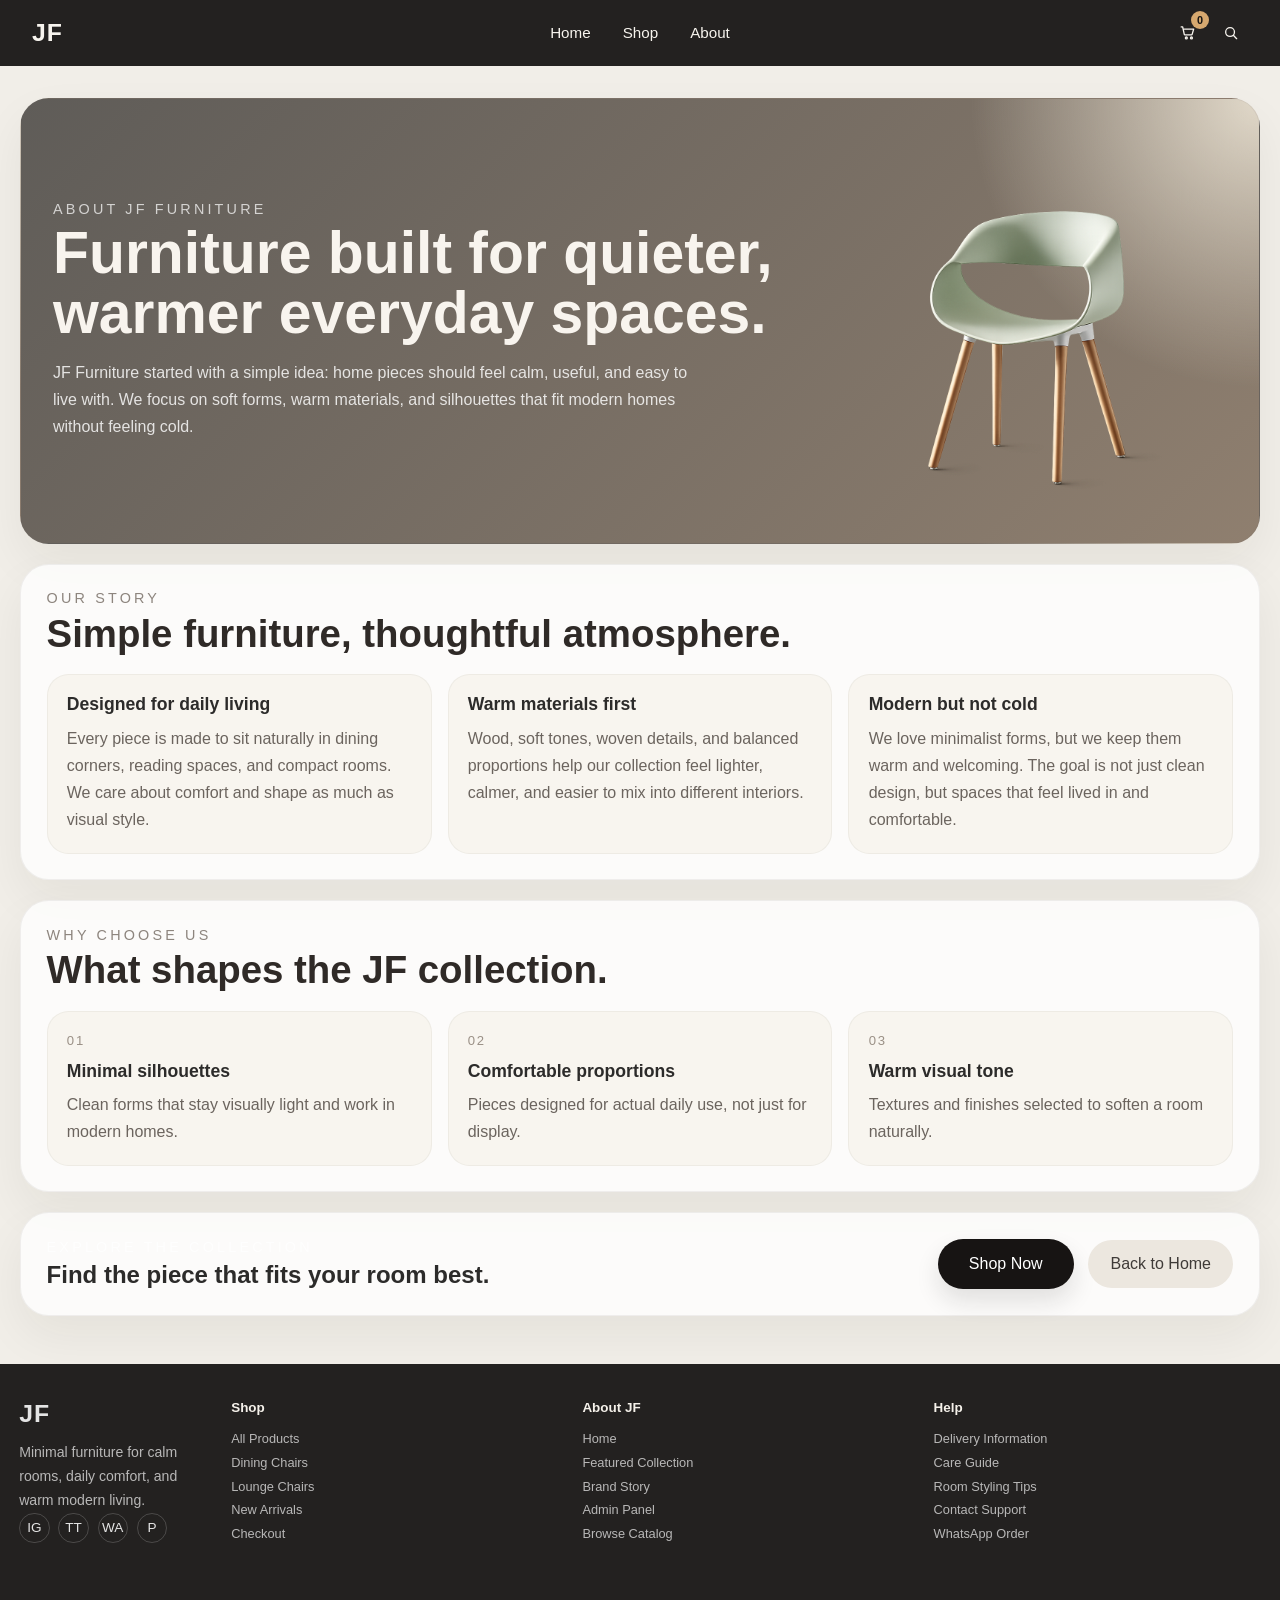
==== about.html @ ddde7623 "Update website content" ====
<!DOCTYPE html>
<html lang="en">
<head>
  <meta charset="UTF-8">
  <meta name="viewport" content="width=device-width, initial-scale=1.0">
  <title>About | JF Furniture</title>
  <link rel="stylesheet" href="styles.css">
</head>
<body class="about-page">
  <header class="site-header">
    <a class="brand" href="index.html">JF</a>
    <button class="menu-toggle" type="button" aria-label="Open menu" aria-expanded="false">
      <span></span>
      <span></span>
      <span></span>
    </button>
    <nav class="site-nav" aria-label="Primary navigation">
      <a href="index.html">Home</a>
      <a href="shopping.html">Shop</a>
      <a href="about.html">About</a>
    </nav>
    <div class="header-actions" aria-label="Quick actions">
      <button class="icon-button cart-toggle" type="button" aria-label="View cart" aria-expanded="false">
        <svg viewBox="0 0 24 24" aria-hidden="true">
          <path d="M3 4h2l2.2 10.1a1 1 0 0 0 1 .8h8.7a1 1 0 0 0 1-.8L20 7H7.1"></path>
          <circle cx="10" cy="19" r="1.3"></circle>
          <circle cx="17" cy="19" r="1.3"></circle>
        </svg>
        <span class="cart-count" data-cart-count>0</span>
      </button>
      <button class="icon-button search-toggle" type="button" aria-label="Search" aria-expanded="false">
        <svg viewBox="0 0 24 24" aria-hidden="true">
          <circle cx="11" cy="11" r="6"></circle>
          <path d="m20 20-4.2-4.2"></path>
        </svg>
      </button>
    </div>
  </header>

  <main class="about-main">
    <section class="about-hero">
      <div class="about-hero-copy">
        <p class="eyebrow">About JF Furniture</p>
        <h1>Furniture built for quieter, warmer everyday spaces.</h1>
        <p>JF Furniture started with a simple idea: home pieces should feel calm, useful, and easy to live with. We focus on soft forms, warm materials, and silhouettes that fit modern homes without feeling cold.</p>
      </div>
      <div class="about-hero-media">
        <img src="Assets/ChatGPT%20Image%203%20Apr%202026,%2010.56.43.png" alt="JF Furniture chair collection">
      </div>
    </section>

    <section class="about-story">
      <div class="about-section-heading">
        <p class="eyebrow about-dark-eyebrow">Our Story</p>
        <h2>Simple furniture, thoughtful atmosphere.</h2>
      </div>
      <div class="about-story-grid">
        <article class="about-story-card">
          <h3>Designed for daily living</h3>
          <p>Every piece is made to sit naturally in dining corners, reading spaces, and compact rooms. We care about comfort and shape as much as visual style.</p>
        </article>
        <article class="about-story-card">
          <h3>Warm materials first</h3>
          <p>Wood, soft tones, woven details, and balanced proportions help our collection feel lighter, calmer, and easier to mix into different interiors.</p>
        </article>
        <article class="about-story-card">
          <h3>Modern but not cold</h3>
          <p>We love minimalist forms, but we keep them warm and welcoming. The goal is not just clean design, but spaces that feel lived in and comfortable.</p>
        </article>
      </div>
    </section>

    <section class="about-values">
      <div class="about-section-heading">
        <p class="eyebrow about-dark-eyebrow">Why Choose Us</p>
        <h2>What shapes the JF collection.</h2>
      </div>
      <div class="about-values-grid">
        <article class="about-value-item">
          <span>01</span>
          <h3>Minimal silhouettes</h3>
          <p>Clean forms that stay visually light and work in modern homes.</p>
        </article>
        <article class="about-value-item">
          <span>02</span>
          <h3>Comfortable proportions</h3>
          <p>Pieces designed for actual daily use, not just for display.</p>
        </article>
        <article class="about-value-item">
          <span>03</span>
          <h3>Warm visual tone</h3>
          <p>Textures and finishes selected to soften a room naturally.</p>
        </article>
      </div>
    </section>

    <section class="about-cta">
      <div>
        <p class="eyebrow">Explore The Collection</p>
        <h2>Find the piece that fits your room best.</h2>
      </div>
      <div class="about-cta-actions">
        <a class="button-primary about-cta-button" href="shopping.html">Shop Now</a>
        <a class="about-secondary-link" href="index.html">Back to Home</a>
      </div>
    </section>
  </main>

  <footer class="site-footer">
    <div class="footer-brand">
      <div>
        <div class="footer-logo">JF</div>
        <p class="footer-tagline">Minimal furniture for calm rooms, daily comfort, and warm modern living.</p>
      </div>
      <div class="socials" aria-label="Social media links">
        <a href="#" aria-label="Instagram">IG</a>
        <a href="#" aria-label="TikTok">TT</a>
        <a href="https://wa.me/6281227256442?text=Halo%20JF%20Furniture%2C%20saya%20ingin%20bertanya%20tentang%20produk." aria-label="WhatsApp" target="_blank" rel="noreferrer">WA</a>
        <a href="#" aria-label="Pinterest">P</a>
      </div>
    </div>

    <div class="footer-links">
      <div>
        <h4>Shop</h4>
        <a href="shopping.html">All Products</a>
        <a href="shopping.html">Dining Chairs</a>
        <a href="shopping.html">Lounge Chairs</a>
        <a href="shopping.html">New Arrivals</a>
        <a href="checkout.html">Checkout</a>
      </div>
      <div>
        <h4>About JF</h4>
        <a href="index.html">Home</a>
        <a href="index.html#shop">Featured Collection</a>
        <a href="about.html">Brand Story</a>
        <a href="admin.html">Admin Panel</a>
        <a href="shopping.html">Browse Catalog</a>
      </div>
      <div>
        <h4>Help</h4>
        <a href="#">Delivery Information</a>
        <a href="#">Care Guide</a>
        <a href="#">Room Styling Tips</a>
        <a href="contact.html">Contact Support</a>
        <a href="https://wa.me/6281227256442?text=Halo%20JF%20Furniture%2C%20saya%20ingin%20bertanya%20tentang%20produk." target="_blank" rel="noreferrer">WhatsApp Order</a>
      </div>
    </div>
  </footer>

  <div class="cart-overlay" data-cart-overlay hidden></div>
  <aside class="cart-drawer" data-cart-drawer aria-hidden="true">
    <div class="cart-drawer-header">
      <div>
        <p class="cart-kicker">Your Cart</p>
        <h2>Selected Items</h2>
      </div>
      <button class="cart-close" type="button" data-cart-close aria-label="Close cart">&times;</button>
    </div>
    <div class="cart-items" data-cart-items></div>
    <div class="cart-empty" data-cart-empty>Your cart is still empty.</div>
    <div class="cart-footer">
      <div class="cart-total-row">
        <span>Total</span>
        <strong data-cart-total>Rp 0</strong>
      </div>
      <a class="cart-checkout" href="checkout.html">Checkout</a>
    </div>
  </aside>
  <div class="search-overlay" data-search-overlay hidden></div>
  <div class="search-popover" data-search-popover aria-hidden="true">
    <form class="search-form" action="shopping.html" method="get">
      <label class="search-popover-input" for="navSearchAbout">
        <svg viewBox="0 0 24 24" aria-hidden="true">
          <circle cx="11" cy="11" r="6"></circle>
          <path d="m20 20-4.2-4.2"></path>
        </svg>
        <input id="navSearchAbout" name="q" type="search" placeholder="Search furniture">
      </label>
      <button class="search-submit" type="submit">Search</button>
    </form>
  </div>
  <div class="toast-stack" data-toast-stack aria-live="polite" aria-atomic="true"></div>

  <button class="back-to-top" type="button" data-back-to-top aria-label="Back to top">&#8593;</button>
  <script src="catalog.js"></script>
  <script src="cart.js"></script>
</body>
</html>
---- styles.css ----
:root {
  --bg-dark: #232120;
  --bg-hero: #5c5a59;
  --bg-card: #d7d7d7;
  --bg-card-inner: #ececec;
  --bg-button: #6f6b68;
  --text-light: #f7f4ee;
  --text-dark: #2c2b2a;
  --text-muted: #6d6a68;
  --border-soft: rgba(255, 255, 255, 0.18);
  --shadow-soft: 0 16px 40px rgba(24, 21, 19, 0.16);
}

* {
  box-sizing: border-box;
}

html {
  scroll-behavior: smooth;
}

body {
  margin: 0;
  font-family: "Trebuchet MS", "Gill Sans", sans-serif;
  background: #efefef;
  color: var(--text-dark);
}

img {
  display: block;
  max-width: 100%;
}

a {
  color: inherit;
  text-decoration: none;
}

button {
  font: inherit;
}

.site-header {
  position: sticky;
  top: 0;
  z-index: 20;
  display: grid;
  grid-template-columns: 1fr auto 1fr;
  align-items: center;
  padding: 0.95rem 2rem;
  background: var(--bg-dark);
  color: var(--text-light);
}

.menu-toggle {
  display: none;
  border: 0;
  background: transparent;
  padding: 0;
  cursor: pointer;
}

.menu-toggle span {
  display: block;
  width: 1.4rem;
  height: 2px;
  margin: 0.26rem 0;
  background: var(--text-light);
}

.brand,
.footer-logo {
  font-size: 1.55rem;
  font-weight: 800;
  letter-spacing: 0.04em;
}

.site-nav {
  display: flex;
  justify-content: center;
  gap: 2rem;
  font-size: 0.95rem;
}

.site-nav a,
.header-actions,
.socials a,
.footer-links a {
  transition: opacity 0.2s ease, transform 0.2s ease;
}

.site-nav a:hover,
.socials a:hover,
.footer-links a:hover {
  opacity: 0.75;
}

.header-actions {
  justify-self: end;
  display: flex;
  gap: 0.45rem;
}

.icon-button {
  width: 2.2rem;
  height: 2.2rem;
  display: grid;
  place-items: center;
  border: 0;
  background: transparent;
  color: var(--text-light);
  border-radius: 999px;
  cursor: pointer;
  position: relative;
}

.icon-button:hover {
  background: rgba(255, 255, 255, 0.08);
}

.icon-button svg,
.cart-button svg {
  width: 1.1rem;
  height: 1.1rem;
  fill: none;
  stroke: currentColor;
  stroke-width: 1.8;
  stroke-linecap: round;
  stroke-linejoin: round;
}

.cart-count {
  position: absolute;
  top: -0.25rem;
  right: -0.2rem;
  min-width: 1.1rem;
  height: 1.1rem;
  display: grid;
  place-items: center;
  padding: 0 0.2rem;
  border-radius: 999px;
  background: #d6a86f;
  color: #181513;
  font-size: 0.68rem;
  font-weight: 800;
}

.hero {
  min-height: calc(100vh - 72px);
  padding: 0.35rem 4.25rem 0.7rem;
  background:
    radial-gradient(circle at 65% 44%, rgba(255, 248, 227, 0.12), transparent 18rem),
    var(--bg-hero);
  overflow: hidden;
}

.hero-slider {
  position: relative;
  width: 100%;
  overflow: hidden;
  display: grid;
  grid-template-rows: 1fr auto;
  min-height: calc(100vh - 86px);
}

.hero-track {
  display: flex;
  width: 100%;
  height: 100%;
  transition: transform 0.38s ease;
  will-change: transform;
}

.hero-slide {
  flex: 0 0 100%;
  width: 100%;
  min-width: 0;
  display: grid;
  grid-template-columns: 1fr 1.15fr;
  align-items: center;
  gap: 2rem;
  min-height: 0;
  height: 100%;
}

.hero-copy,
.hero-media {
  min-width: 0;
}

.hero-description {
  max-width: 28rem;
  margin: 0.7rem 0 0;
  color: rgba(255, 255, 255, 0.78);
  line-height: 1.68;
}

.hero-copy {
  padding-left: 1.25rem;
  padding-top: 0.4rem;
  color: var(--text-light);
}

.eyebrow {
  margin: 0 0 0.4rem;
  font-size: 0.9rem;
  letter-spacing: 0.22em;
  text-transform: uppercase;
  color: rgba(255, 255, 255, 0.72);
}

.hero h1 {
  margin: 0;
  font-size: clamp(3rem, 6vw, 5rem);
  line-height: 0.96;
  letter-spacing: -0.04em;
}

.button-primary,
.show-more {
  display: inline-flex;
  align-items: center;
  justify-content: center;
  min-width: 8.5rem;
  padding: 0.95rem 1.5rem;
  margin-top: 1rem;
  border: 1px solid rgba(255, 255, 255, 0.12);
  border-radius: 999px;
  background: rgba(24, 22, 21, 0.16);
  color: var(--text-light);
  box-shadow: 0 12px 24px rgba(27, 23, 22, 0.12);
}

.button-primary:hover,
.show-more:hover {
  transform: translateY(-1px);
}

.hero-media {
  position: relative;
  display: flex;
  justify-content: center;
  align-items: center;
  min-height: 20rem;
  align-self: center;
}

.hero-media::before {
  content: "";
  position: absolute;
  inset: auto 12% 10% 12%;
  height: 5rem;
  background: radial-gradient(circle, rgba(0, 0, 0, 0.36), transparent 70%);
  filter: blur(20px);
}

.hero-media img {
  position: relative;
  width: min(100%, 500px);
  object-fit: contain;
  animation: float-in 0.8s ease both;
}

.hero-controls {
  display: flex;
  align-items: center;
  justify-content: space-between;
  gap: 1rem;
  margin-top: 0.1rem;
}

.hero-arrow,
.hero-dot {
  border: 0;
  cursor: pointer;
}

.hero-arrow {
  width: 3rem;
  height: 3rem;
  border-radius: 999px;
  background: rgba(255, 255, 255, 0.12);
  color: #fff;
  font-size: 1.2rem;
}

.hero-dots {
  display: flex;
  justify-content: center;
  gap: 0.6rem;
  flex: 1;
}

.hero-dot {
  width: 0.8rem;
  height: 0.8rem;
  border-radius: 999px;
  background: rgba(255, 255, 255, 0.26);
}

.hero-dot.is-active {
  width: 2.2rem;
  background: #f1dfc6;
}

.products {
  padding: 0 0 2rem;
  background: #efefef;
}

.section-heading {
  padding: 1.2rem 1.5rem 0.7rem;
  text-align: center;
}

.section-heading h2 {
  margin: 0;
  font-size: 1.6rem;
  font-weight: 800;
  color: #4f4c49;
}

.product-grid {
  display: grid;
  grid-template-columns: repeat(4, minmax(0, 1fr));
  gap: 0.8rem;
  padding: 0 0.75rem;
}

.product-card-link {
  display: block;
  color: inherit;
}

.product-card {
  position: relative;
  background: var(--bg-card);
  border: 1px solid rgba(131, 128, 125, 0.18);
  border-radius: 0.95rem;
  overflow: hidden;
  box-shadow: var(--shadow-soft);
  transition: transform 0.22s ease, box-shadow 0.22s ease;
}

.product-card-link:hover .product-card {
  transform: translateY(-6px);
  box-shadow: 0 22px 42px rgba(24, 21, 19, 0.22);
}

.product-image {
  padding: 1rem 1rem 0.5rem;
}

.product-image img {
  width: 100%;
  aspect-ratio: 1 / 1;
  object-fit: contain;
}

.product-body {
  padding: 0.25rem 0.9rem 0.9rem;
}

.product-body h3 {
  margin: 0;
  min-height: 2.8em;
  font-size: 1.02rem;
  line-height: 1.05;
}

.price {
  margin: 0.3rem 0 0.85rem;
  font-size: 0.82rem;
  color: var(--text-muted);
}

.cart-button {
  width: 100%;
  display: flex;
  justify-content: center;
  align-items: center;
  gap: 0.45rem;
  padding: 0.72rem 0.9rem;
  border: 0;
  border-radius: 999px;
  background: var(--bg-card-inner);
  color: #504e4c;
  cursor: pointer;
}

.homepage-cart-button {
  position: relative;
  z-index: 2;
}

.show-more-wrap {
  padding: 0.9rem 0.75rem 0;
}

.show-more {
  width: 100%;
  margin-top: 0;
  border-color: rgba(54, 52, 50, 0.06);
  background: #d0d0d0;
  color: #54514f;
}

.site-footer {
  display: grid;
  grid-template-columns: 180px 1fr;
  gap: 2rem;
  padding: 2.25rem 1.2rem 4rem;
  background: var(--bg-dark);
  color: rgba(255, 255, 255, 0.88);
}

.cart-overlay {
  position: fixed;
  inset: 0;
  z-index: 39;
  background: rgba(18, 15, 14, 0.32);
  opacity: 0;
  transition: opacity 0.2s ease;
}

.cart-overlay.is-visible {
  opacity: 1;
}

.search-overlay {
  position: fixed;
  inset: 0;
  z-index: 34;
  background: rgba(18, 15, 14, 0.18);
  opacity: 0;
  transition: opacity 0.2s ease;
}

.search-overlay.is-visible {
  opacity: 1;
}

.cart-drawer {
  position: fixed;
  top: 5.2rem;
  right: 1.25rem;
  z-index: 40;
  width: min(380px, calc(100vw - 2rem));
  max-height: calc(100vh - 6.5rem);
  display: flex;
  flex-direction: column;
  padding: 1rem;
  border: 1px solid rgba(75, 69, 64, 0.12);
  border-radius: 1.4rem;
  background: rgba(255, 252, 246, 0.98);
  box-shadow: 0 30px 60px rgba(24, 21, 19, 0.2);
  opacity: 0;
  pointer-events: none;
  transform: translateY(-10px) scale(0.98);
  transition: opacity 0.2s ease, transform 0.2s ease;
}

.cart-drawer.is-open {
  opacity: 1;
  pointer-events: auto;
  transform: translateY(0) scale(1);
}

.search-popover {
  position: fixed;
  top: 5.2rem;
  right: 1.25rem;
  z-index: 35;
  width: min(480px, calc(100vw - 2rem));
  padding: 0.9rem;
  border-radius: 1.3rem;
  background: rgba(255, 252, 246, 0.98);
  border: 1px solid rgba(75, 69, 64, 0.12);
  box-shadow: 0 24px 54px rgba(24, 21, 19, 0.16);
  opacity: 0;
  pointer-events: none;
  transform: translateY(-10px) scale(0.98);
  transition: opacity 0.2s ease, transform 0.2s ease;
}

.search-popover.is-open {
  opacity: 1;
  pointer-events: auto;
  transform: translateY(0) scale(1);
}

.search-form {
  display: grid;
  grid-template-columns: 1fr auto;
  gap: 0.7rem;
}

.search-popover-input {
  display: flex;
  align-items: center;
  gap: 0.75rem;
  padding: 0.9rem 1rem;
  border-radius: 1rem;
  background: #f5f1eb;
}

.search-popover-input svg {
  width: 1.1rem;
  height: 1.1rem;
  fill: none;
  stroke: #7b746d;
  stroke-width: 1.8;
  stroke-linecap: round;
  stroke-linejoin: round;
}

.search-popover-input input {
  width: 100%;
  border: 0;
  background: transparent;
  color: #2c2b2a;
  font: inherit;
  outline: none;
}

.search-submit {
  border: 0;
  border-radius: 999px;
  padding: 0.95rem 1.2rem;
  background: #171413;
  color: #fff;
  cursor: pointer;
}

.cart-drawer-header,
.cart-total-row,
.cart-item-actions {
  display: flex;
  align-items: center;
  justify-content: space-between;
}

.cart-drawer-header {
  gap: 1rem;
  padding-bottom: 0.9rem;
}

.cart-kicker {
  margin: 0 0 0.2rem;
  font-size: 0.78rem;
  text-transform: uppercase;
  letter-spacing: 0.14em;
  color: #938b84;
}

.cart-drawer-header h2 {
  margin: 0;
  font-size: 1.3rem;
}

.cart-close {
  width: 2.2rem;
  height: 2.2rem;
  border: 0;
  border-radius: 999px;
  background: #efebe6;
  color: #292624;
  font-size: 1.4rem;
  cursor: pointer;
}

.cart-items {
  display: flex;
  flex-direction: column;
  gap: 0.9rem;
  overflow: auto;
  padding: 0.5rem 0.1rem 0.5rem 0;
}

.cart-item {
  display: grid;
  grid-template-columns: 78px 1fr;
  gap: 0.9rem;
  align-items: center;
  padding: 0.7rem;
  border-radius: 1rem;
  background: #f5f1eb;
}

.cart-item-image {
  width: 78px;
  height: 78px;
  border-radius: 0.8rem;
  object-fit: cover;
  background: #ebe7df;
}

.cart-item-info h3,
.cart-item-info p {
  margin: 0;
}

.cart-item-info h3 {
  font-size: 0.98rem;
}

.cart-item-info p {
  margin-top: 0.2rem;
  color: #756e68;
  font-size: 0.84rem;
}

.cart-item-actions {
  margin-top: 0.6rem;
}

.cart-quantity {
  display: inline-flex;
  align-items: center;
  gap: 0.55rem;
}

.quantity-button {
  width: 1.8rem;
  height: 1.8rem;
  border: 0;
  border-radius: 999px;
  background: #e8e2d8;
  color: #25211f;
  cursor: pointer;
}

.cart-remove {
  border: 0;
  background: transparent;
  color: #8d5d49;
  cursor: pointer;
}

.cart-empty {
  padding: 1rem 0 1.3rem;
  color: #7b746d;
}

.cart-footer {
  margin-top: auto;
  padding-top: 0.9rem;
  border-top: 1px solid rgba(75, 69, 64, 0.12);
}

.cart-total-row {
  margin-bottom: 0.85rem;
  font-size: 0.98rem;
}

.cart-checkout {
  width: 100%;
  display: inline-flex;
  align-items: center;
  justify-content: center;
  padding: 0.95rem 1rem;
  border: 0;
  border-radius: 999px;
  background: #171413;
  color: #fff;
  cursor: pointer;
}

.toast-stack {
  position: fixed;
  right: 1.25rem;
  bottom: 5.2rem;
  z-index: 45;
  display: flex;
  flex-direction: column;
  gap: 0.6rem;
}

.toast-item {
  min-width: 220px;
  padding: 0.9rem 1rem;
  border-radius: 1rem;
  background: rgba(23, 20, 19, 0.96);
  color: #fff;
  box-shadow: 0 18px 40px rgba(24, 21, 19, 0.22);
  opacity: 0;
  transform: translateY(10px);
  transition: opacity 0.2s ease, transform 0.2s ease;
}

.toast-item.is-visible {
  opacity: 1;
  transform: translateY(0);
}

.back-to-top {
  position: fixed;
  right: 1.4rem;
  bottom: 1.4rem;
  z-index: 38;
  width: 3.2rem;
  height: 3.2rem;
  border: 0;
  border-radius: 999px;
  background: #171413;
  color: #fff;
  font-size: 1.4rem;
  line-height: 1;
  box-shadow: 0 18px 34px rgba(24, 21, 19, 0.22);
  cursor: pointer;
  opacity: 0;
  pointer-events: none;
  transform: translateY(14px);
  transition: opacity 0.2s ease, transform 0.2s ease;
}

.back-to-top.is-visible {
  opacity: 1;
  pointer-events: auto;
  transform: translateY(0);
}

.admin-page {
  background: #f3f1ed;
  color: #1f1b18;
}

.admin-main {
  max-width: 980px;
  margin: 0 auto;
  padding: 48px 24px 72px;
}

.admin-hero {
  margin-bottom: 28px;
}

.admin-hero h1 {
  margin: 10px 0 12px;
  font-size: clamp(2rem, 4vw, 3.4rem);
  line-height: 0.95;
}

.admin-hero p:last-child {
  max-width: 620px;
  color: #5f5852;
}

.admin-panel {
  background: #fff;
  border: 1px solid rgba(31, 27, 24, 0.08);
  border-radius: 28px;
  padding: 28px;
  box-shadow: 0 20px 60px rgba(31, 27, 24, 0.08);
}

.admin-auth-panel {
  max-width: 560px;
}

.admin-list-panel {
  margin-top: 22px;
}

.admin-topbar {
  display: flex;
  align-items: center;
  justify-content: space-between;
  gap: 16px;
  margin-bottom: 18px;
}

.admin-session {
  margin: 0;
  color: #6b645e;
}

.admin-form {
  display: grid;
  gap: 18px;
}

.admin-grid {
  display: grid;
  grid-template-columns: repeat(2, minmax(0, 1fr));
  gap: 18px;
}

.admin-field {
  display: grid;
  gap: 8px;
  font-size: 0.95rem;
  font-weight: 600;
}

.admin-field span {
  color: #4e4640;
}

.admin-field input,
.admin-field textarea {
  width: 100%;
  border: 1px solid rgba(31, 27, 24, 0.14);
  border-radius: 16px;
  padding: 14px 16px;
  font: inherit;
  color: inherit;
  background: #fcfbf9;
}

.admin-field textarea {
  resize: vertical;
  min-height: 120px;
}

.admin-image-preview {
  display: grid;
  place-items: center;
  min-height: 220px;
  padding: 16px;
  border: 1px dashed rgba(31, 27, 24, 0.16);
  border-radius: 22px;
  background: #fcfbf9;
  overflow: hidden;
}

.admin-image-preview img {
  width: 100%;
  max-height: 320px;
  object-fit: contain;
  border-radius: 16px;
}

.admin-image-preview p {
  margin: 0;
  color: #7a726b;
  text-align: center;
}

.admin-check {
  display: inline-flex;
  align-items: center;
  gap: 10px;
  color: #4e4640;
}

.admin-actions {
  display: flex;
  align-items: center;
  gap: 16px;
  flex-wrap: wrap;
}

.admin-submit {
  border: none;
  cursor: pointer;
}

.admin-upload {
  border: none;
  cursor: pointer;
  background: #d6cdc2;
  color: #1f1b18;
}

.admin-secondary {
  border: none;
  cursor: pointer;
  background: #ece7df;
  color: #423d39;
}

.admin-status {
  margin: 0;
  color: #6b645e;
}

.admin-status.is-error {
  color: #b42318;
}

.admin-status.is-success {
  color: #1d6f42;
}

.admin-list-head,
.admin-product-top,
.admin-product-actions,
.admin-product-meta {
  display: flex;
  align-items: center;
  justify-content: space-between;
  gap: 12px;
}

.admin-list-head {
  margin-bottom: 18px;
}

.admin-list-head h2,
.admin-list-head p {
  margin: 0;
}

.admin-list-note {
  color: #6b645e;
}

.admin-product-list {
  display: grid;
  gap: 16px;
}

.admin-product-card {
  display: grid;
  grid-template-columns: 140px minmax(0, 1fr);
  gap: 18px;
  padding: 18px;
  border-radius: 22px;
  background: #fcfbf9;
  border: 1px solid rgba(31, 27, 24, 0.08);
}

.admin-product-media {
  display: grid;
  place-items: center;
  border-radius: 18px;
  background: #f0ebe4;
  min-height: 140px;
  overflow: hidden;
}

.admin-product-media img {
  width: 100%;
  height: 100%;
  object-fit: cover;
}

.admin-product-top p,
.admin-product-top h3,
.admin-product-top strong,
.admin-product-slug,
.admin-product-desc {
  margin: 0;
}

.admin-product-top p {
  font-size: 0.8rem;
  letter-spacing: 0.08em;
  text-transform: uppercase;
  color: #8d857e;
}

.admin-product-top h3 {
  margin-top: 6px;
  font-size: 1.2rem;
}

.admin-product-slug {
  margin-top: 8px;
  color: #8a817a;
  font-size: 0.9rem;
}

.admin-product-desc {
  margin-top: 10px;
  color: #5d5650;
  line-height: 1.6;
}

.admin-product-meta {
  justify-content: flex-start;
  flex-wrap: wrap;
  margin-top: 12px;
  color: #6b645e;
  font-size: 0.92rem;
}

.admin-product-actions {
  justify-content: flex-start;
  margin-top: 14px;
}

.admin-card-button {
  border: none;
  border-radius: 999px;
  padding: 0.78rem 1rem;
  cursor: pointer;
  background: #ece7df;
  color: #423d39;
}

.admin-card-button.is-delete {
  background: #fbe7e4;
  color: #a23628;
}

.admin-empty-list {
  margin: 0;
  color: #6b645e;
}

@media (max-width: 720px) {
  .admin-main {
    padding: 32px 16px 56px;
  }

  .admin-panel {
    padding: 20px;
    border-radius: 22px;
  }

  .admin-grid {
    grid-template-columns: 1fr;
  }

  .admin-product-card {
    grid-template-columns: 1fr;
  }
}

.about-page {
  background: #f1eee8;
}

.about-main {
  padding: 2rem 1.25rem 3rem;
}

.about-hero,
.about-story,
.about-values,
.about-cta {
  border-radius: 1.8rem;
  border: 1px solid rgba(118, 112, 105, 0.1);
  box-shadow: 0 20px 48px rgba(32, 26, 23, 0.06);
}

.about-hero {
  display: grid;
  grid-template-columns: minmax(0, 1fr) minmax(260px, 420px);
  gap: 2rem;
  align-items: center;
  padding: 2rem;
  background:
    radial-gradient(circle at top right, rgba(255, 248, 232, 0.76), transparent 18rem),
    linear-gradient(135deg, #5f5c58, #8f7f6f);
  color: #f8f4ee;
}

.about-hero-copy h1,
.about-section-heading h2,
.about-cta h2 {
  margin: 0;
}

.about-hero-copy h1 {
  font-size: clamp(2.2rem, 4.6vw, 4rem);
  line-height: 1.02;
}

.about-hero-copy p:last-child {
  max-width: 40rem;
  margin: 1rem 0 0;
  color: rgba(255, 255, 255, 0.82);
  line-height: 1.7;
}

.about-hero-media {
  display: grid;
  place-items: center;
  min-height: 360px;
}

.about-hero-media img {
  width: min(100%, 380px);
  object-fit: contain;
}

.about-story,
.about-values,
.about-cta {
  margin-top: 1.25rem;
  padding: 1.6rem;
  background: rgba(255, 255, 255, 0.78);
}

.about-dark-eyebrow {
  color: #8d857e;
}

.about-section-heading h2 {
  font-size: clamp(1.6rem, 3vw, 2.5rem);
  line-height: 1.1;
  color: #2f2a27;
}

.about-story-grid,
.about-values-grid {
  display: grid;
  gap: 1rem;
  margin-top: 1.2rem;
}

.about-story-grid {
  grid-template-columns: repeat(3, minmax(0, 1fr));
}

.about-values-grid {
  grid-template-columns: repeat(3, minmax(0, 1fr));
}

.about-story-card,
.about-value-item {
  padding: 1.2rem;
  border-radius: 1.35rem;
  background: #f8f5ef;
  border: 1px solid rgba(118, 112, 105, 0.08);
}

.about-story-card h3,
.about-story-card p,
.about-value-item h3,
.about-value-item p,
.about-value-item span {
  margin: 0;
}

.about-story-card h3,
.about-value-item h3 {
  margin-bottom: 0.6rem;
  font-size: 1.1rem;
}

.about-story-card p,
.about-value-item p {
  color: #6b645e;
  line-height: 1.7;
}

.about-value-item span {
  display: inline-flex;
  margin-bottom: 0.8rem;
  font-size: 0.82rem;
  letter-spacing: 0.14em;
  text-transform: uppercase;
  color: #9a9086;
}

.about-cta {
  display: flex;
  justify-content: space-between;
  gap: 1.5rem;
  align-items: center;
}

.about-cta-actions {
  display: flex;
  gap: 0.9rem;
  align-items: center;
  flex-wrap: wrap;
}

.about-cta-button {
  margin-top: 0;
  background: #171413;
  color: #fff;
  border-color: transparent;
}

.about-secondary-link {
  display: inline-flex;
  align-items: center;
  justify-content: center;
  padding: 0.95rem 1.4rem;
  border-radius: 999px;
  background: #ece7df;
  color: #3f3b38;
}

.contact-page {
  background: #f1eee8;
}

.contact-main {
  padding: 2rem 1.25rem 3rem;
}

.contact-hero,
.contact-grid,
.contact-note {
  border-radius: 1.8rem;
  border: 1px solid rgba(118, 112, 105, 0.1);
  box-shadow: 0 20px 48px rgba(32, 26, 23, 0.06);
}

.contact-hero {
  display: flex;
  justify-content: space-between;
  gap: 1.5rem;
  align-items: end;
  padding: 2rem;
  background:
    radial-gradient(circle at top right, rgba(255, 248, 232, 0.8), transparent 18rem),
    linear-gradient(135deg, #5f5c58, #8f7f6f);
  color: #f8f4ee;
}

.contact-hero h1,
.contact-card h2,
.contact-note h2 {
  margin: 0;
}

.contact-hero p:last-child {
  max-width: 42rem;
  margin: 0.8rem 0 0;
  color: rgba(255, 255, 255, 0.82);
  line-height: 1.7;
}

.contact-grid {
  display: grid;
  grid-template-columns: repeat(2, minmax(0, 1fr));
  gap: 1rem;
  margin-top: 1.25rem;
  padding: 1.2rem;
  background: rgba(255, 255, 255, 0.78);
}

.contact-card {
  padding: 1.4rem;
  border-radius: 1.35rem;
  background: #f8f5ef;
  border: 1px solid rgba(118, 112, 105, 0.08);
}

.contact-kicker {
  margin: 0 0 0.6rem;
  font-size: 0.82rem;
  letter-spacing: 0.14em;
  text-transform: uppercase;
  color: #8d857e;
}

.contact-card p {
  color: #6b645e;
  line-height: 1.7;
}

.contact-action {
  display: inline-flex;
  align-items: center;
  justify-content: center;
  margin-top: 0.9rem;
  padding: 0.95rem 1.4rem;
  border-radius: 999px;
  background: #ece7df;
  color: #3f3b38;
}

.contact-action.is-dark {
  background: #171413;
  color: #fff;
}

.contact-note {
  margin-top: 1.25rem;
  padding: 1.6rem;
  background: rgba(255, 255, 255, 0.78);
}

.contact-note h2,
.contact-note p {
  margin: 0;
}

.contact-note p:last-child {
  margin-top: 0.8rem;
  color: #6b645e;
  line-height: 1.7;
}

.detail-page {
  background: #f7f4ef;
}

.detail-header {
  position: static;
}

.detail-main {
  padding: 2rem 1.5rem 3rem;
}

.back-link {
  display: inline-flex;
  align-items: center;
  gap: 0.5rem;
  margin-bottom: 1.5rem;
  color: #5e5a57;
}

.back-link::before {
  content: "\2190";
}

.detail-layout {
  display: grid;
  grid-template-columns: minmax(0, 1.1fr) minmax(320px, 0.9fr);
  gap: 2rem;
  align-items: start;
}

.detail-gallery,
.detail-info {
  background: rgba(255, 255, 255, 0.7);
  border: 1px solid rgba(118, 112, 105, 0.12);
  border-radius: 1.75rem;
  box-shadow: 0 22px 50px rgba(34, 28, 24, 0.08);
}

.detail-gallery {
  padding: 1.35rem;
}

.detail-main-image {
  display: grid;
  place-items: center;
  min-height: 520px;
  border-radius: 1.3rem;
  background:
    radial-gradient(circle at center, color-mix(in srgb, var(--detail-accent, #f6f3ec) 22%, white), rgba(234, 229, 220, 0.92)),
    #f0ece5;
  transition: background 0.25s ease;
}

.detail-main-image img {
  width: min(100%, 620px);
  max-height: 460px;
  object-fit: contain;
}

.detail-thumbs {
  display: grid;
  grid-template-columns: repeat(4, minmax(0, 1fr));
  gap: 0.9rem;
  margin-top: 1rem;
}

.thumb-button {
  border: 1px solid rgba(90, 84, 78, 0.12);
  border-radius: 1rem;
  background: #fff;
  padding: 0.65rem;
  cursor: pointer;
}

.thumb-button img {
  width: 100%;
  aspect-ratio: 1 / 1;
  object-fit: contain;
}

.thumb-button.is-active,
.thumb-button:hover {
  border-color: #262220;
}

.detail-info {
  padding: 2rem;
}

.detail-brand-row,
.detail-label-row,
.rating-row,
.detail-actions {
  display: flex;
  align-items: center;
}

.detail-brand-row,
.detail-label-row {
  justify-content: space-between;
}

.detail-brand-row {
  gap: 1rem;
}

.detail-brand-pill {
  display: inline-flex;
  align-items: center;
  gap: 0.55rem;
  font-size: 0.95rem;
  font-weight: 700;
}

.detail-brand-dot {
  width: 1rem;
  height: 1rem;
  border-radius: 999px;
  background: #181513;
}

.detail-info h1 {
  margin: 1rem 0 0.6rem;
  font-size: clamp(2rem, 4vw, 3rem);
  line-height: 1.05;
}

.rating-row {
  gap: 0.75rem;
  color: #948d86;
  font-size: 0.9rem;
}

.stars {
  letter-spacing: 0.18em;
  color: #d8b04d;
}

.detail-price {
  margin: 1.8rem 0;
  font-size: clamp(2.4rem, 5vw, 3.2rem);
  font-weight: 800;
}

.detail-label-row h2,
.detail-label-row p {
  margin: 0;
  font-size: 0.95rem;
}

.detail-label-row p {
  color: #99918a;
}

.detail-section {
  margin-bottom: 1.55rem;
}

.color-options {
  display: flex;
  flex-wrap: wrap;
  gap: 0.7rem;
  margin-top: 0.85rem;
}

.color-swatch {
  width: 3.2rem;
  height: 3.2rem;
  border: 1px solid rgba(77, 72, 68, 0.18);
  border-radius: 0.9rem;
  background: linear-gradient(145deg, #ffffff, var(--swatch-color));
  cursor: pointer;
}

.color-swatch.is-active,
.color-swatch:hover {
  outline: 2px solid #201d1b;
  outline-offset: 2px;
}

.detail-actions {
  gap: 0.9rem;
  margin: 2rem 0 1rem;
}

.detail-cart-button {
  border: 0;
  cursor: pointer;
}

.recommendations {
  margin-top: 1.35rem;
}

.section-heading-left {
  text-align: left;
}

.section-heading-left p {
  margin: 0.35rem 0 0;
  color: #7b746d;
}

.recommendation-grid {
  display: grid;
  grid-template-columns: repeat(3, minmax(0, 1fr));
  gap: 1rem;
  padding: 0 1.5rem 1rem;
}

.recommendation-card {
  display: block;
  border-radius: 1.35rem;
  background: rgba(255, 255, 255, 0.8);
  border: 1px solid rgba(118, 112, 105, 0.1);
  overflow: hidden;
}

.recommendation-media {
  display: grid;
  place-items: center;
  min-height: 220px;
  background: linear-gradient(180deg, #f2ede6, #e8e2d9);
}

.recommendation-media img {
  width: 70%;
  aspect-ratio: 1 / 1;
  object-fit: contain;
}

.recommendation-body {
  padding: 1rem 1rem 1.2rem;
}

.recommendation-body p,
.recommendation-body h3,
.recommendation-body strong {
  margin: 0;
}

.recommendation-body p {
  font-size: 0.8rem;
  text-transform: uppercase;
  letter-spacing: 0.08em;
  color: #8d857e;
}

.recommendation-body h3 {
  margin-top: 0.4rem;
}

.detail-cart-button {
  flex: 1;
  display: inline-flex;
  align-items: center;
  justify-content: center;
  gap: 0.7rem;
  padding: 1.1rem 1.2rem;
  border-radius: 1rem;
  background: #0f0e0d;
  color: #fff;
}

.detail-cart-button svg,
.delivery-note svg {
  width: 1.1rem;
  height: 1.1rem;
  fill: none;
  stroke: currentColor;
  stroke-width: 1.8;
  stroke-linecap: round;
  stroke-linejoin: round;
}

.delivery-note {
  display: flex;
  align-items: center;
  gap: 0.6rem;
  font-size: 0.9rem;
  color: #5f5a56;
}

.detail-description {
  margin: 1.3rem 0 0;
  color: #726b65;
  line-height: 1.7;
}

.shopping-page {
  background: #f1eee8;
}

.shopping-main {
  padding: 2rem 1.25rem 3rem;
}

.shopping-hero {
  display: flex;
  justify-content: space-between;
  gap: 1.5rem;
  align-items: end;
  padding: 2rem;
  border-radius: 1.8rem;
  background:
    radial-gradient(circle at top right, rgba(255, 248, 232, 0.8), transparent 18rem),
    linear-gradient(135deg, #5f5c58, #8f7f6f);
  color: #f8f4ee;
}

.shopping-hero h1 {
  margin: 0;
  font-size: clamp(2rem, 4vw, 3.4rem);
  line-height: 1.05;
}

.shopping-copy {
  max-width: 42rem;
  margin: 0.8rem 0 0;
  color: rgba(255, 255, 255, 0.82);
}

.shopping-home-link {
  padding: 0.95rem 1.4rem;
  border-radius: 999px;
  background: rgba(255, 255, 255, 0.14);
  color: #fff;
  white-space: nowrap;
}

.shopping-eyebrow {
  margin-bottom: 0.55rem;
}

.shop-controls,
.shopping-results {
  margin-top: 1.25rem;
  padding: 1.2rem;
  border-radius: 1.5rem;
  background: rgba(255, 255, 255, 0.78);
  border: 1px solid rgba(118, 112, 105, 0.1);
  box-shadow: 0 20px 48px rgba(32, 26, 23, 0.06);
}

.search-box {
  display: flex;
  align-items: center;
  gap: 0.75rem;
  padding: 0.95rem 1rem;
  border-radius: 1rem;
  background: #fff;
  border: 1px solid rgba(84, 79, 74, 0.12);
}

.search-box svg {
  width: 1.1rem;
  height: 1.1rem;
  fill: none;
  stroke: #7b746d;
  stroke-width: 1.8;
  stroke-linecap: round;
  stroke-linejoin: round;
}

.search-box input,
.filter-control select {
  width: 100%;
  border: 0;
  background: transparent;
  color: #2c2b2a;
  font: inherit;
  outline: none;
}

.filter-row {
  display: grid;
  grid-template-columns: repeat(3, minmax(0, 1fr));
  gap: 0.9rem;
  margin-top: 0.9rem;
}

.filter-control {
  display: flex;
  flex-direction: column;
  gap: 0.45rem;
  padding: 0.95rem 1rem;
  border-radius: 1rem;
  background: #fff;
  border: 1px solid rgba(84, 79, 74, 0.12);
}

.filter-control span,
.shopping-card-tag {
  font-size: 0.8rem;
  letter-spacing: 0.08em;
  text-transform: uppercase;
  color: #8d857e;
}

.shopping-results-bar,
.shopping-card-top,
.shopping-card-actions {
  display: flex;
  justify-content: space-between;
  gap: 1rem;
  align-items: center;
}

.shopping-results-actions {
  display: flex;
  align-items: center;
  gap: 0.85rem;
}

.sort-control {
  display: flex;
  align-items: center;
  gap: 0.55rem;
  padding: 0.55rem 0.8rem;
  border-radius: 999px;
  background: #f3efe9;
}

.sort-control span {
  font-size: 0.84rem;
  color: #6c6560;
}

.sort-control select {
  border: 0;
  background: transparent;
  font: inherit;
  color: #2c2b2a;
  outline: none;
}

.shopping-results-bar {
  margin-bottom: 1rem;
}

.shopping-results-bar p {
  margin: 0;
  color: #625d59;
}

.active-filters {
  display: flex;
  flex-wrap: wrap;
  gap: 0.65rem;
  margin-bottom: 1rem;
}

.filter-chip {
  border: 0;
  border-radius: 999px;
  padding: 0.72rem 0.95rem;
  background: #ede7de;
  color: #433f3b;
  cursor: pointer;
}

.filter-chip span {
  margin-left: 0.4rem;
}

.reset-filter-button,
.shopping-detail-link,
.shopping-add-button {
  border: 0;
  border-radius: 999px;
  padding: 0.82rem 1.2rem;
  cursor: pointer;
  font: inherit;
}

.reset-filter-button {
  background: #efebe6;
  color: #433f3b;
}

.shopping-grid {
  display: grid;
  grid-template-columns: repeat(2, minmax(0, 1fr));
  gap: 1rem;
}

.shopping-card {
  display: grid;
  grid-template-columns: 220px minmax(0, 1fr);
  gap: 1rem;
  padding: 1rem;
  border-radius: 1.4rem;
  background: #f8f5ef;
  border: 1px solid rgba(118, 112, 105, 0.08);
}

.shopping-card-media {
  display: grid;
  place-items: center;
  border-radius: 1.1rem;
  background: linear-gradient(180deg, #f2ede6, #e8e2d9);
  min-height: 220px;
}

.shopping-card-media img {
  width: 100%;
  max-width: 180px;
  aspect-ratio: 1 / 1;
  object-fit: contain;
}

.shopping-card-body h2,
.shopping-card-body p {
  margin: 0;
}

.shopping-card-body h2 {
  margin-top: 0.4rem;
  font-size: 1.4rem;
}

.shopping-card-body h2 a:hover,
.shopping-detail-link:hover {
  opacity: 0.72;
}

.shopping-card-top strong {
  font-size: 1.15rem;
  white-space: nowrap;
}

.shopping-card-copy {
  margin-top: 0.8rem;
  color: #6d6763;
  line-height: 1.65;
}

.shopping-card-copy mark,
.shopping-card-body h2 mark {
  padding: 0 0.12em;
  border-radius: 0.25rem;
  background: #f0d9a9;
}

.shopping-card-actions {
  margin-top: 1rem;
}

.shopping-detail-link {
  background: #ece7df;
  color: #3f3b38;
}

.shopping-add-button {
  background: #171413;
  color: #fff;
}

.shopping-empty {
  padding: 1.4rem 0 0.4rem;
  color: #6d6763;
  text-align: center;
}

.shopping-empty strong,
.shopping-empty p {
  display: block;
  margin: 0;
}

.shopping-empty p {
  margin-top: 0.45rem;
}

.shopping-skeletons {
  display: grid;
  grid-template-columns: repeat(2, minmax(0, 1fr));
  gap: 1rem;
}

.shopping-skeleton-card {
  min-height: 260px;
  border-radius: 1.4rem;
  background: linear-gradient(90deg, #eee8df, #f8f5ef, #eee8df);
  background-size: 200% 100%;
  animation: shimmer 1.2s linear infinite;
}

.checkout-page {
  background: #f1eee8;
}

.checkout-main {
  padding: 2rem 1.25rem 3rem;
}

.checkout-hero {
  display: flex;
  justify-content: space-between;
  gap: 1.5rem;
  align-items: end;
  padding: 2rem;
  border-radius: 1.8rem;
  background: linear-gradient(135deg, #3f3a36, #847565);
  color: #fff;
}

.checkout-layout {
  display: grid;
  grid-template-columns: minmax(0, 1.1fr) 420px;
  gap: 1.2rem;
  margin-top: 1.2rem;
}

.checkout-card {
  padding: 1.25rem;
  border-radius: 1.5rem;
  background: rgba(255, 255, 255, 0.82);
  border: 1px solid rgba(118, 112, 105, 0.1);
  box-shadow: 0 20px 48px rgba(32, 26, 23, 0.06);
}

.checkout-section-title h2,
.checkout-section-title p {
  margin: 0;
}

.checkout-section-title p {
  margin-top: 0.35rem;
  color: #7b746d;
}

.checkout-form {
  display: grid;
  grid-template-columns: repeat(2, minmax(0, 1fr));
  gap: 1rem;
  margin-top: 1rem;
}

.checkout-form label {
  display: flex;
  flex-direction: column;
  gap: 0.45rem;
}

.checkout-form-wide {
  grid-column: 1 / -1;
}

.checkout-form input,
.checkout-form textarea {
  border: 1px solid rgba(84, 79, 74, 0.12);
  border-radius: 1rem;
  padding: 0.95rem 1rem;
  font: inherit;
  resize: vertical;
  outline: none;
}

.checkout-items {
  display: flex;
  flex-direction: column;
  gap: 0.85rem;
  margin-top: 1rem;
}

.checkout-item {
  display: grid;
  grid-template-columns: 72px 1fr auto;
  gap: 0.85rem;
  align-items: center;
  padding: 0.8rem;
  border-radius: 1rem;
  background: #f5f1eb;
}

.checkout-item img {
  width: 72px;
  height: 72px;
  border-radius: 0.8rem;
  object-fit: cover;
}

.checkout-item h3,
.checkout-item p,
.checkout-item strong {
  margin: 0;
}

.checkout-item p,
.checkout-empty {
  color: #746d67;
}

.checkout-totals {
  margin-top: 1rem;
  padding-top: 1rem;
  border-top: 1px solid rgba(118, 112, 105, 0.12);
}

.checkout-totals div {
  display: flex;
  justify-content: space-between;
  margin-bottom: 0.7rem;
}

.checkout-grand-total {
  font-size: 1.1rem;
}

.checkout-place-order {
  width: 100%;
  margin-top: 0.8rem;
  padding: 1rem 1.1rem;
  border: 0;
  border-radius: 999px;
  background: #171413;
  color: #fff;
  cursor: pointer;
}

.checkout-place-order:disabled {
  opacity: 0.5;
  cursor: not-allowed;
}
}

.footer-brand {
  display: flex;
  flex-direction: column;
  justify-content: space-between;
  min-height: 12rem;
}

.footer-tagline {
  margin: 0.8rem 0 0;
  max-width: 15rem;
  color: rgba(255, 255, 255, 0.68);
  line-height: 1.7;
  font-size: 0.88rem;
}

.socials {
  display: flex;
  flex-wrap: wrap;
  gap: 0.55rem;
  font-size: 0.85rem;
}

.socials a {
  width: 1.9rem;
  height: 1.9rem;
  display: grid;
  place-items: center;
  border: 1px solid var(--border-soft);
  border-radius: 999px;
}

.footer-links {
  display: grid;
  grid-template-columns: repeat(3, minmax(0, 1fr));
  gap: 1.5rem;
}

.footer-links h4 {
  margin: 0 0 1rem;
  font-size: 0.84rem;
  color: #f5f1ea;
}

.footer-links a {
  display: block;
  margin-bottom: 0.55rem;
  font-size: 0.8rem;
  color: rgba(255, 255, 255, 0.68);
}

@keyframes float-in {
  from {
    opacity: 0;
    transform: translateY(20px) scale(0.96);
  }

  to {
    opacity: 1;
    transform: translateY(0) scale(1);
  }
}

@keyframes shimmer {
  from {
    background-position: 200% 0;
  }

  to {
    background-position: -200% 0;
  }
}

@media (max-width: 980px) {
  .site-header {
    grid-template-columns: auto 1fr auto;
    gap: 1rem;
    padding: 0.95rem 1rem;
  }

  .site-nav {
    gap: 1.1rem;
    font-size: 0.9rem;
  }

  .hero {
    min-height: auto;
    padding: 0.8rem 1.5rem 1rem;
    text-align: left;
  }

  .hero-slider {
    min-height: auto;
  }

  .hero-slide {
    grid-template-columns: minmax(0, 1.05fr) minmax(220px, 0.95fr);
    min-height: auto;
    height: auto;
    align-items: center;
    gap: 1rem;
  }

  .hero-copy {
    padding-left: 0;
    padding-top: 0;
  }

  .button-primary {
    margin-inline: 0;
  }

  .hero-description {
    margin-inline: 0;
  }

  .product-grid {
    grid-template-columns: repeat(2, minmax(0, 1fr));
  }

  .site-footer {
    grid-template-columns: 1fr;
  }

  .detail-layout {
    grid-template-columns: 1fr;
  }

  .detail-main-image {
    min-height: 400px;
  }

  .cart-drawer {
    top: auto;
    right: 1rem;
    bottom: 1rem;
    max-height: min(70vh, 560px);
  }

  .search-popover {
    right: 1rem;
  }

  .shopping-hero,
  .about-hero,
  .contact-hero,
  .about-cta,
  .checkout-hero,
  .shopping-results-bar,
  .shopping-card-top,
  .shopping-card-actions {
    flex-direction: column;
    align-items: start;
  }

  .filter-row,
  .about-story-grid,
  .about-values-grid,
  .contact-grid,
  .shopping-grid,
  .shopping-card,
  .recommendation-grid,
  .shopping-skeletons,
  .checkout-layout {
    grid-template-columns: 1fr;
  }
}

@media (max-width: 560px) {
  .site-header {
    grid-template-columns: auto auto 1fr auto;
    justify-items: stretch;
    gap: 0.8rem;
  }

  .menu-toggle {
    display: inline-block;
    justify-self: start;
    align-self: center;
  }

  .site-nav {
    grid-column: 1 / -1;
    display: none;
    flex-direction: column;
    width: 100%;
    padding-top: 0.5rem;
  }

  .site-header.menu-open .site-nav {
    display: flex;
  }

  .brand {
    justify-self: start;
  }

  .header-actions {
    justify-self: end;
  }

  .hero {
    min-height: auto;
  }

  .hero-slide {
    grid-template-columns: minmax(0, 1fr) minmax(120px, 0.82fr);
    gap: 0.8rem;
  }

  .hero h1 {
    font-size: 2.15rem;
  }

  .hero-description {
    font-size: 0.92rem;
    line-height: 1.5;
  }

  .hero-copy {
    align-self: center;
  }

  .hero-media {
    min-height: 11rem;
  }

  .hero-media img {
    width: min(100%, 230px);
  }

  .hero-controls {
    margin-top: 0.85rem;
  }

  .hero-arrow {
    width: 2.7rem;
    height: 2.7rem;
  }

  .product-grid,
  .footer-links {
    grid-template-columns: 1fr;
  }

  .detail-main {
    padding-inline: 1rem;
  }

  .detail-gallery,
  .detail-info {
    padding: 1rem;
  }

  .detail-thumbs {
    grid-template-columns: repeat(2, minmax(0, 1fr));
  }

  .detail-actions {
    flex-direction: column;
    align-items: stretch;
  }

  .cart-drawer {
    right: 0.75rem;
    left: 0.75rem;
    width: auto;
    bottom: 0.75rem;
  }

  .search-popover {
    right: 0.75rem;
    left: 0.75rem;
    width: auto;
    top: 1rem;
  }

  .search-form {
    grid-template-columns: 1fr;
  }

  .back-to-top {
    right: 1rem;
    bottom: 1rem;
  }

  .shopping-main {
    padding-inline: 1rem;
  }

  .toast-stack {
    right: 0.75rem;
    left: 0.75rem;
    bottom: 4.8rem;
  }

  .shopping-hero {
    padding: 1.4rem;
  }

  .about-main {
    padding-inline: 1rem;
  }

  .contact-main {
    padding-inline: 1rem;
  }

  .about-hero,
  .about-story,
  .about-values,
  .contact-hero,
  .contact-grid,
  .contact-note,
  .about-cta {
    padding: 1.2rem;
  }

  .shop-controls,
  .shopping-results {
    padding: 1rem;
  }

  .shopping-results-actions,
  .checkout-form {
    grid-template-columns: 1fr;
    display: grid;
  }

  .checkout-main {
    padding-inline: 1rem;
  }

  .checkout-hero,
  .checkout-card {
    padding: 1rem;
  }
}
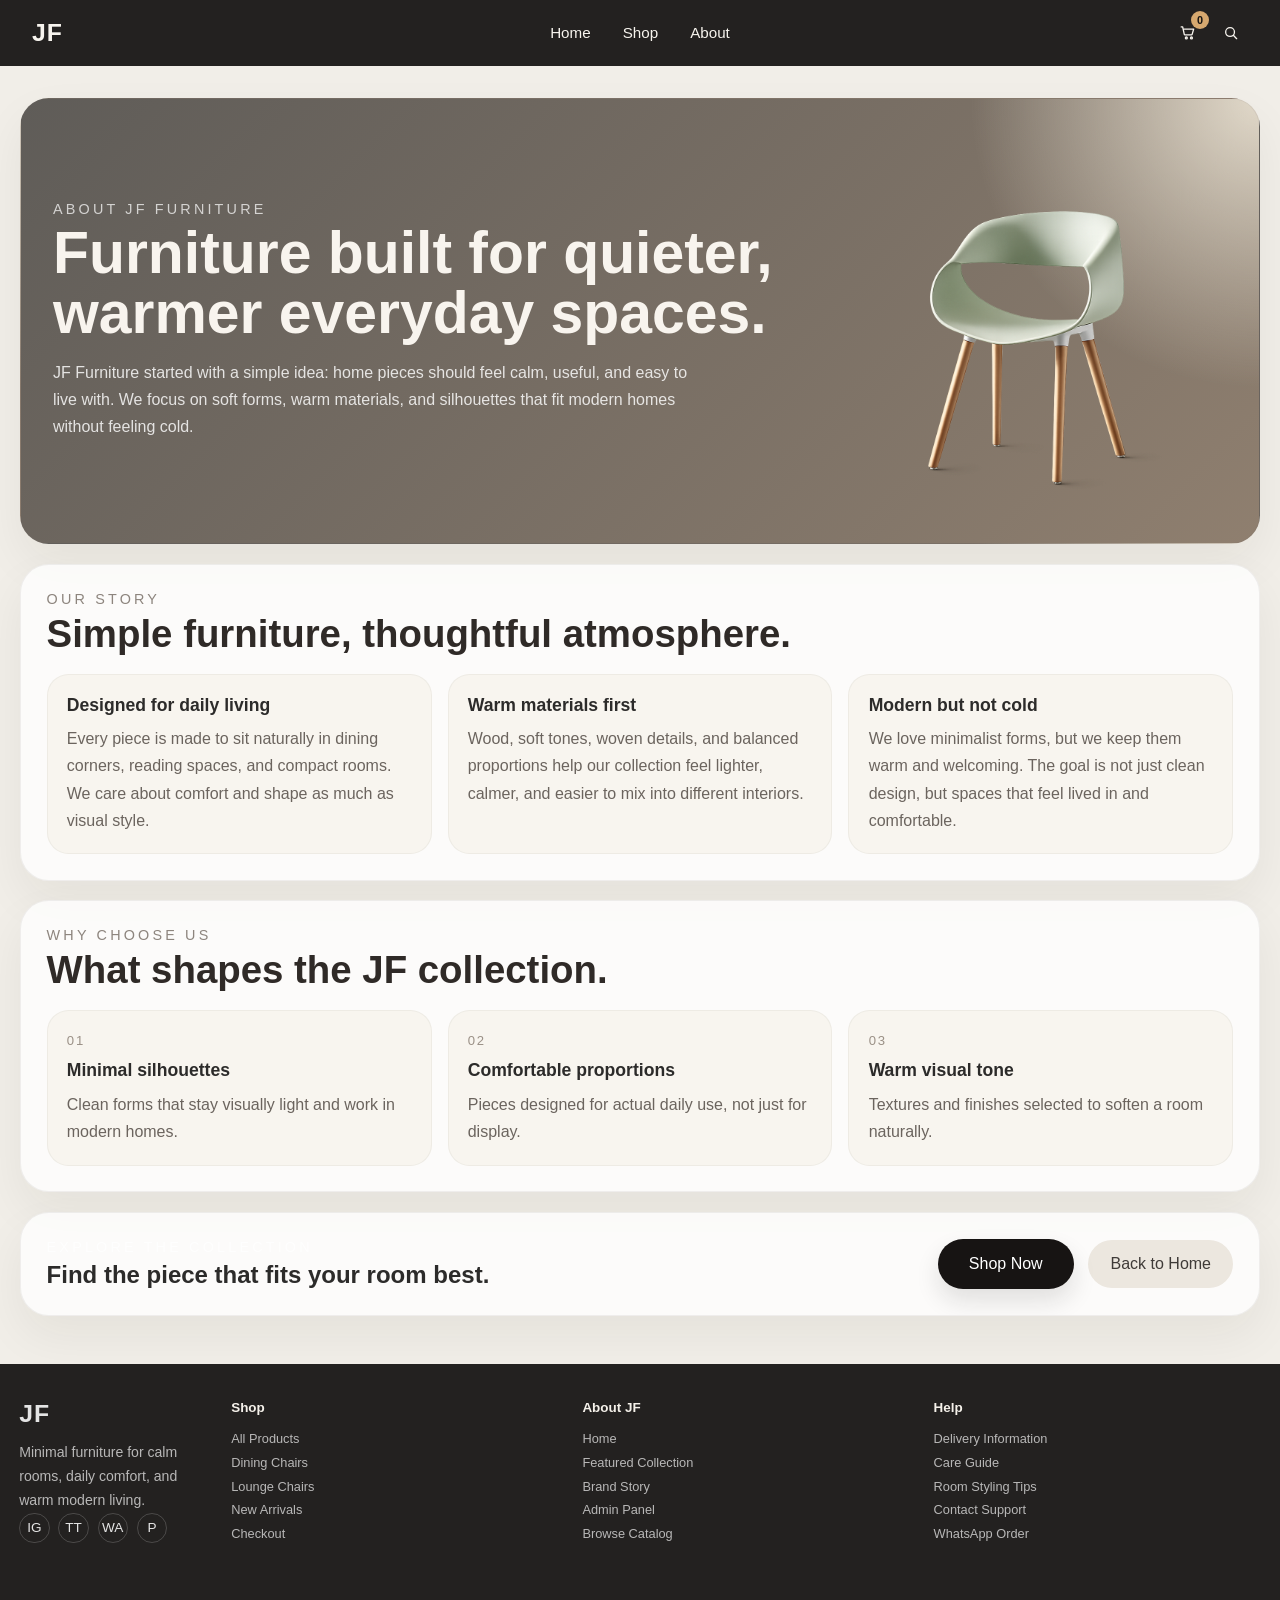
==== commit 9e000ed7: "Update website content" ====
--- a/about.html
+++ b/about.html
@@ -45,7 +45,7 @@
         <p>JF Furniture started with a simple idea: home pieces should feel calm, useful, and easy to live with. We focus on soft forms, warm materials, and silhouettes that fit modern homes without feeling cold.</p>
       </div>
       <div class="about-hero-media">
-        <img src="Assets/ChatGPT%20Image%203%20Apr%202026,%2010.56.43.png" alt="JF Furniture chair collection">
+        <img src="Assets/ChatGPT%20Image%203%20Apr%202026,%2010.56.43.png" alt="JF Furniture chair collection" decoding="async" fetchpriority="high">
       </div>
     </section>
 
--- a/styles.css
+++ b/styles.css
@@ -24,11 +24,14 @@
   font-family: "Trebuchet MS", "Gill Sans", sans-serif;
   background: #efefef;
   color: var(--text-dark);
+  text-rendering: optimizeLegibility;
+  overflow-x: hidden;
 }
 
 img {
   display: block;
   max-width: 100%;
+  height: auto;
 }
 
 a {
@@ -221,6 +224,8 @@
   display: inline-flex;
   align-items: center;
   justify-content: center;
+  position: relative;
+  overflow: hidden;
   min-width: 8.5rem;
   padding: 0.95rem 1.5rem;
   margin-top: 1rem;
@@ -233,7 +238,35 @@
 
 .button-primary:hover,
 .show-more:hover {
-  transform: translateY(-1px);
+  transform: translateY(-2px);
+  box-shadow: 0 18px 32px rgba(27, 23, 22, 0.16);
+}
+
+.button-primary::after,
+.show-more::after,
+.cart-button::after,
+.contact-action::after,
+.checkout-place-order::after,
+.detail-cart-button::after,
+.shopping-add-button::after {
+  content: "";
+  position: absolute;
+  inset: -140% auto -140% -20%;
+  width: 38%;
+  transform: rotate(18deg) translateX(-180%);
+  background: linear-gradient(90deg, transparent, rgba(255, 255, 255, 0.34), transparent);
+  transition: transform 0.65s ease;
+  pointer-events: none;
+}
+
+.button-primary:hover::after,
+.show-more:hover::after,
+.cart-button:hover::after,
+.contact-action:hover::after,
+.checkout-place-order:hover::after,
+.detail-cart-button:hover::after,
+.shopping-add-button:hover::after {
+  transform: rotate(18deg) translateX(420%);
 }
 
 .hero-media {
@@ -258,7 +291,8 @@
   position: relative;
   width: min(100%, 500px);
   object-fit: contain;
-  animation: float-in 0.8s ease both;
+  animation: float-in 0.8s ease both, hero-float 6s ease-in-out infinite;
+  transition: transform 0.25s ease;
 }
 
 .hero-controls {
@@ -306,6 +340,8 @@
 .products {
   padding: 0 0 2rem;
   background: #efefef;
+  content-visibility: auto;
+  contain-intrinsic-size: 900px;
 }
 
 .section-heading {
@@ -342,9 +378,37 @@
   transition: transform 0.22s ease, box-shadow 0.22s ease;
 }
 
+.product-card::before,
+.shopping-card::before,
+.recommendation-card::before,
+.about-story-card::before,
+.about-value-item::before,
+.contact-card::before,
+.admin-product-card::before {
+  content: "";
+  position: absolute;
+  inset: 0;
+  border-radius: inherit;
+  background: linear-gradient(135deg, rgba(255, 255, 255, 0.18), transparent 40%);
+  opacity: 0;
+  transition: opacity 0.25s ease;
+  pointer-events: none;
+}
+
+.product-card:hover,
 .product-card-link:hover .product-card {
   transform: translateY(-6px);
   box-shadow: 0 22px 42px rgba(24, 21, 19, 0.22);
+}
+
+.product-card:hover::before,
+.shopping-card:hover::before,
+.recommendation-card:hover::before,
+.about-story-card:hover::before,
+.about-value-item:hover::before,
+.contact-card:hover::before,
+.admin-product-card:hover::before {
+  opacity: 1;
 }
 
 .product-image {
@@ -380,12 +444,15 @@
   justify-content: center;
   align-items: center;
   gap: 0.45rem;
+  position: relative;
+  overflow: hidden;
   padding: 0.72rem 0.9rem;
   border: 0;
   border-radius: 999px;
   background: var(--bg-card-inner);
   color: #504e4c;
   cursor: pointer;
+  transition: transform 0.2s ease, background 0.2s ease, box-shadow 0.2s ease;
 }
 
 .homepage-cart-button {
@@ -412,6 +479,8 @@
   padding: 2.25rem 1.2rem 4rem;
   background: var(--bg-dark);
   color: rgba(255, 255, 255, 0.88);
+  content-visibility: auto;
+  contain-intrinsic-size: 420px;
 }
 
 .cart-overlay {
@@ -760,6 +829,8 @@
 
 .admin-list-panel {
   margin-top: 22px;
+  content-visibility: auto;
+  contain-intrinsic-size: 720px;
 }
 
 .admin-topbar {
@@ -912,6 +983,7 @@
 }
 
 .admin-product-card {
+  position: relative;
   display: grid;
   grid-template-columns: 140px minmax(0, 1fr);
   gap: 18px;
@@ -1083,6 +1155,8 @@
   margin-top: 1.25rem;
   padding: 1.6rem;
   background: rgba(255, 255, 255, 0.78);
+  content-visibility: auto;
+  contain-intrinsic-size: 520px;
 }
 
 .about-dark-eyebrow {
@@ -1112,6 +1186,7 @@
 
 .about-story-card,
 .about-value-item {
+  position: relative;
   padding: 1.2rem;
   border-radius: 1.35rem;
   background: #f8f5ef;
@@ -1229,6 +1304,7 @@
 }
 
 .contact-card {
+  position: relative;
   padding: 1.4rem;
   border-radius: 1.35rem;
   background: #f8f5ef;
@@ -1252,6 +1328,8 @@
   display: inline-flex;
   align-items: center;
   justify-content: center;
+  position: relative;
+  overflow: hidden;
   margin-top: 0.9rem;
   padding: 0.95rem 1.4rem;
   border-radius: 999px;
@@ -1264,10 +1342,62 @@
   color: #fff;
 }
 
+.shopping-card,
+.recommendation-card,
+.about-story-card,
+.about-value-item,
+.contact-card,
+.admin-product-card,
+.shopping-card-media,
+.recommendation-media,
+.detail-gallery,
+.detail-info,
+.checkout-card,
+.shop-controls,
+.shopping-results,
+.about-story,
+.about-values,
+.about-cta,
+.contact-grid,
+.contact-note,
+.admin-panel {
+  transition: transform 0.26s ease, box-shadow 0.26s ease, border-color 0.26s ease;
+}
+
+.shopping-card:hover,
+.recommendation-card:hover,
+.checkout-card:hover,
+.shop-controls:hover,
+.shopping-results:hover,
+.about-story:hover,
+.about-values:hover,
+.about-cta:hover,
+.contact-grid:hover,
+.contact-note:hover,
+.admin-panel:hover {
+  border-color: rgba(118, 112, 105, 0.18);
+  box-shadow: 0 26px 58px rgba(32, 26, 23, 0.09);
+}
+
+.reveal-element {
+  opacity: 0;
+  transform: translateY(28px) scale(0.985);
+  transition:
+    opacity 0.7s cubic-bezier(0.22, 1, 0.36, 1) var(--reveal-delay, 0ms),
+    transform 0.7s cubic-bezier(0.22, 1, 0.36, 1) var(--reveal-delay, 0ms);
+}
+
+.reveal-element.is-revealed {
+  opacity: 1;
+  transform: translateY(0) scale(1);
+}
+
 .contact-note {
   margin-top: 1.25rem;
   padding: 1.6rem;
   background: rgba(255, 255, 255, 0.78);
+  content-visibility: auto;
+  contain-intrinsic-size: 340px;
 }
 
 .contact-note h2,
@@ -1474,6 +1604,8 @@
 
 .recommendations {
   margin-top: 1.35rem;
+  content-visibility: auto;
+  contain-intrinsic-size: 600px;
 }
 
 .section-heading-left {
@@ -1624,6 +1756,45 @@
   background: rgba(255, 255, 255, 0.78);
   border: 1px solid rgba(118, 112, 105, 0.1);
   box-shadow: 0 20px 48px rgba(32, 26, 23, 0.06);
+  content-visibility: auto;
+  contain-intrinsic-size: 960px;
+}
+
+@media (prefers-reduced-motion: reduce) {
+  html {
+    scroll-behavior: auto;
+  }
+
+  *,
+  *::before,
+  *::after {
+    animation: none !important;
+    transition: none !important;
+  }
+
+  .reveal-element,
+  .reveal-element.is-revealed {
+    opacity: 1 !important;
+    transform: none !important;
+  }
+}
+
+@media (max-width: 1200px) {
+  .hero {
+    padding-inline: 2rem;
+  }
+
+  .product-grid {
+    grid-template-columns: repeat(3, minmax(0, 1fr));
+  }
+
+  .shopping-card {
+    grid-template-columns: 180px minmax(0, 1fr);
+  }
+
+  .checkout-layout {
+    grid-template-columns: minmax(0, 1fr) 360px;
+  }
 }
 
 .search-box {
@@ -1863,11 +2034,84 @@
 }
 
 .shopping-skeleton-card {
-  min-height: 260px;
+  display: grid;
+  grid-template-columns: 220px minmax(0, 1fr);
+  gap: 1rem;
+  min-height: 240px;
+  padding: 1rem;
   border-radius: 1.4rem;
-  background: linear-gradient(90deg, #eee8df, #f8f5ef, #eee8df);
-  background-size: 200% 100%;
-  animation: shimmer 1.2s linear infinite;
+  background: #f8f5ef;
+  border: 1px solid rgba(118, 112, 105, 0.08);
+}
+
+.shopping-skeleton-media,
+.shopping-skeleton-line,
+.shopping-skeleton-pill {
+  position: relative;
+  overflow: hidden;
+  background: linear-gradient(180deg, #ebe4da, #f3eee7);
+}
+
+.shopping-skeleton-media::after,
+.shopping-skeleton-line::after,
+.shopping-skeleton-pill::after {
+  content: "";
+  position: absolute;
+  inset: 0;
+  transform: translateX(-100%);
+  background: linear-gradient(90deg, transparent, rgba(255, 255, 255, 0.42), transparent);
+  animation: shimmer-soft 1.8s ease-in-out infinite;
+}
+
+.shopping-skeleton-media {
+  min-height: 220px;
+  border-radius: 1.1rem;
+}
+
+.shopping-skeleton-body {
+  display: flex;
+  flex-direction: column;
+  justify-content: center;
+  gap: 0.7rem;
+}
+
+.shopping-skeleton-line {
+  height: 0.88rem;
+  border-radius: 999px;
+}
+
+.shopping-skeleton-line.short {
+  width: 32%;
+}
+
+.shopping-skeleton-line.title {
+  width: 76%;
+  height: 1.15rem;
+}
+
+.shopping-skeleton-line.title.small {
+  width: 52%;
+}
+
+.shopping-skeleton-line.copy {
+  width: 94%;
+}
+
+.shopping-skeleton-actions {
+  display: flex;
+  gap: 0.8rem;
+  margin-top: 0.5rem;
+}
+
+.shopping-skeleton-pill {
+  width: 132px;
+  height: 2.8rem;
+  border-radius: 999px;
+}
+
+.shopping-skeleton-pill.dark {
+  width: 148px;
+  background: linear-gradient(180deg, #d8d0c5, #e9e3da);
 }
 
 .checkout-page {
@@ -2071,13 +2315,19 @@
   }
 }
 
-@keyframes shimmer {
-  from {
-    background-position: 200% 0;
-  }
-
-  to {
-    background-position: -200% 0;
+@keyframes hero-float {
+  0%, 100% {
+    transform: translateY(0);
+  }
+
+  50% {
+    transform: translateY(-8px);
+  }
+}
+
+@keyframes shimmer-soft {
+  100% {
+    transform: translateX(100%);
   }
 }
 
@@ -2174,6 +2424,14 @@
   .checkout-layout {
     grid-template-columns: 1fr;
   }
+
+  .shopping-card-media {
+    min-height: 180px;
+  }
+
+  .shopping-skeleton-card {
+    grid-template-columns: 1fr;
+  }
 }
 
 @media (max-width: 560px) {
@@ -2214,7 +2472,7 @@
   }
 
   .hero-slide {
-    grid-template-columns: minmax(0, 1fr) minmax(120px, 0.82fr);
+    grid-template-columns: minmax(0, 1fr) minmax(110px, 0.78fr);
     gap: 0.8rem;
   }
 
@@ -2251,6 +2509,15 @@
   .product-grid,
   .footer-links {
     grid-template-columns: 1fr;
+  }
+
+  .product-grid {
+    gap: 0.9rem;
+    padding-inline: 1rem;
+  }
+
+  .product-body {
+    padding-inline: 0.8rem;
   }
 
   .detail-main {
@@ -2331,6 +2598,26 @@
     padding: 1rem;
   }
 
+  .shopping-card {
+    padding: 0.9rem;
+  }
+
+  .shopping-skeleton-card {
+    padding: 0.9rem;
+  }
+
+  .shopping-skeleton-media {
+    min-height: 180px;
+  }
+
+  .shopping-card-body h2 {
+    font-size: 1.18rem;
+  }
+
+  .shopping-card-top strong {
+    font-size: 1rem;
+  }
+
   .shopping-results-actions,
   .checkout-form {
     grid-template-columns: 1fr;
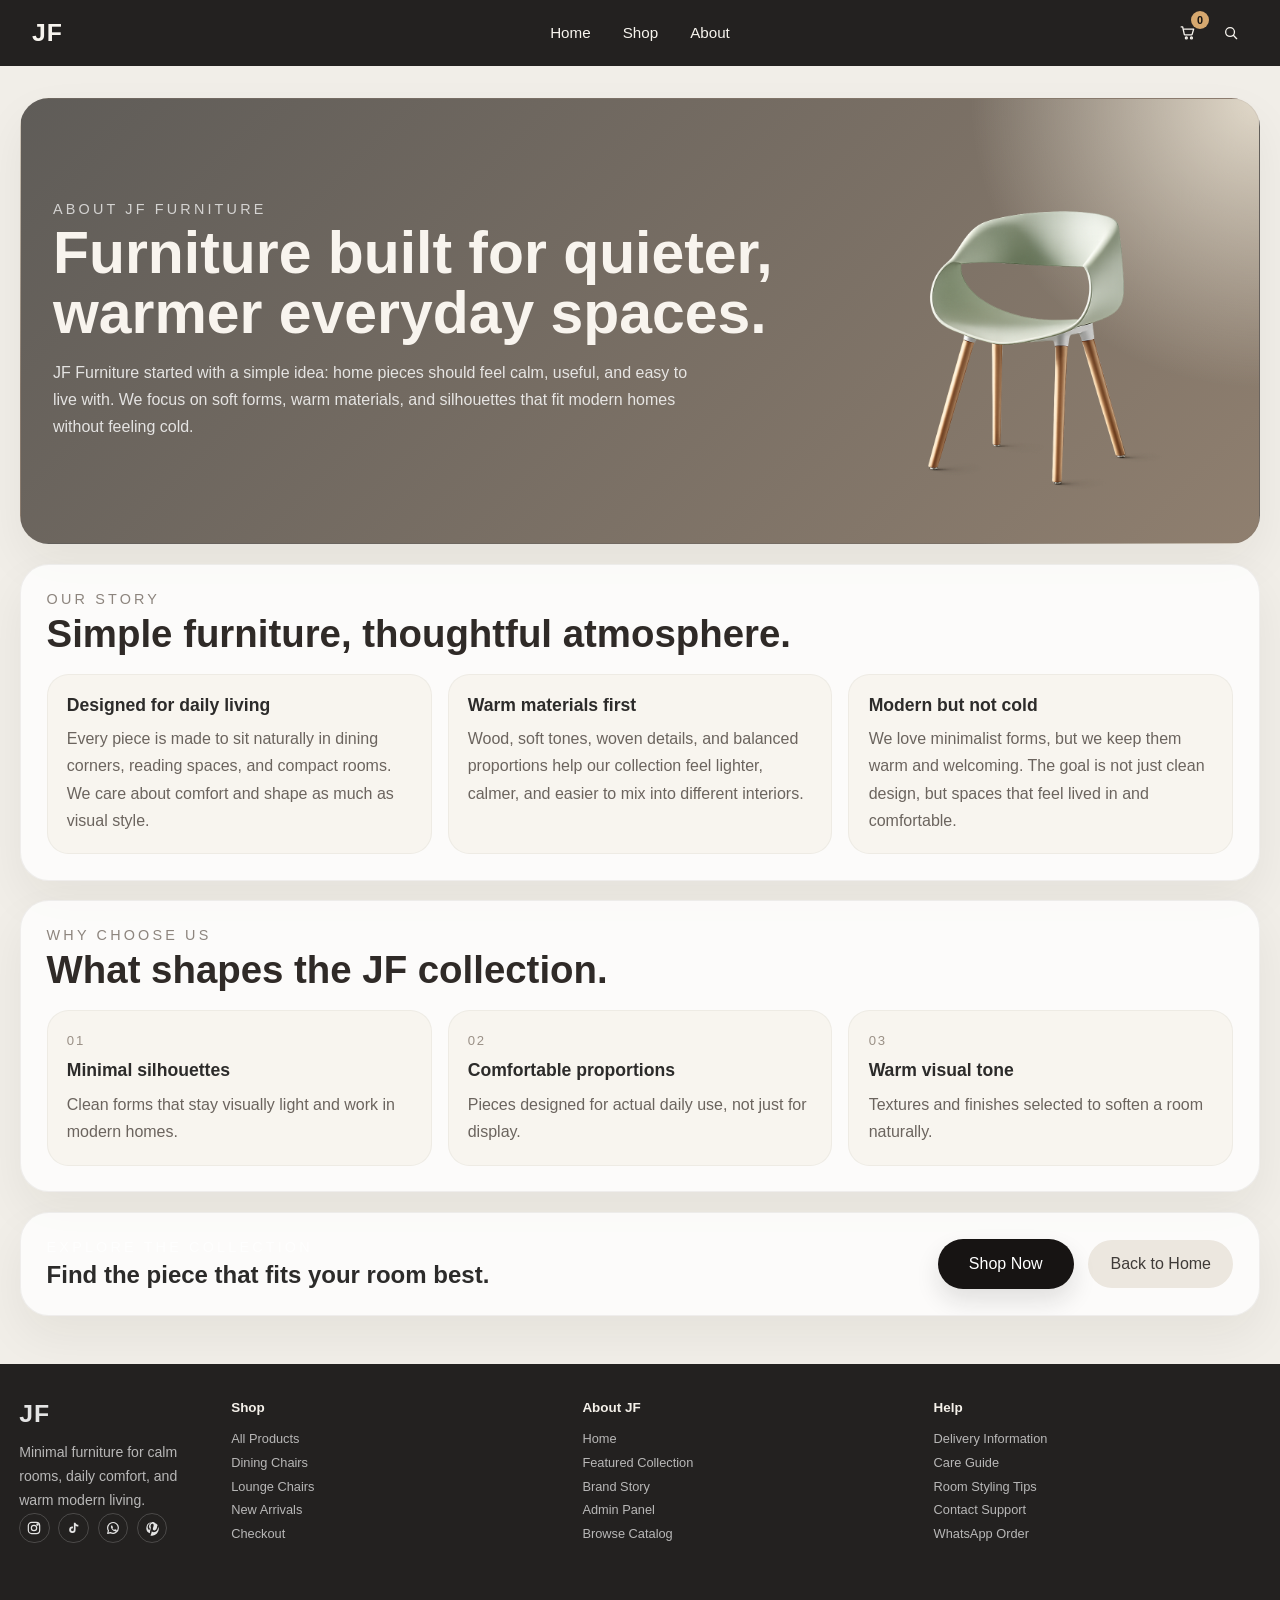
==== commit 0e75c680: "Update website content" ====
--- a/about.html
+++ b/about.html
@@ -113,10 +113,10 @@
         <p class="footer-tagline">Minimal furniture for calm rooms, daily comfort, and warm modern living.</p>
       </div>
       <div class="socials" aria-label="Social media links">
-        <a href="#" aria-label="Instagram">IG</a>
-        <a href="#" aria-label="TikTok">TT</a>
-        <a href="https://wa.me/6281227256442?text=Halo%20JF%20Furniture%2C%20saya%20ingin%20bertanya%20tentang%20produk." aria-label="WhatsApp" target="_blank" rel="noreferrer">WA</a>
-        <a href="#" aria-label="Pinterest">P</a>
+        <a href="#" aria-label="Instagram"><svg viewBox="0 0 24 24" aria-hidden="true"><rect x="3.5" y="3.5" width="17" height="17" rx="5"></rect><circle cx="12" cy="12" r="4"></circle><circle cx="17.3" cy="6.8" r="1"></circle></svg></a>
+        <a href="#" aria-label="TikTok"><svg viewBox="0 0 24 24" aria-hidden="true"><path d="M14 4c.8 1.9 2.3 3.1 4.5 3.3v2.6c-1.5-.1-2.9-.6-4.1-1.4v6.1a4.8 4.8 0 1 1-4-4.7v2.7a2.1 2.1 0 1 0 1.4 2V4z"></path></svg></a>
+        <a href="https://wa.me/6281227256442?text=Halo%20JF%20Furniture%2C%20saya%20ingin%20bertanya%20tentang%20produk." aria-label="WhatsApp" target="_blank" rel="noreferrer"><svg viewBox="0 0 24 24" aria-hidden="true"><path d="M20 11.8A8 8 0 0 1 8.2 18.9L4 20l1.2-4A8 8 0 1 1 20 11.8z"></path><path d="M9 8.8c.2-.4.5-.4.8-.4h.6c.2 0 .5 0 .7.5l.8 1.8c.2.4 0 .6-.1.8l-.4.5c-.1.1-.2.3 0 .6.3.6 1 1.5 2.1 2 .3.2.5.1.7 0l.5-.6c.2-.2.4-.2.7-.1l1.7.8c.3.1.5.3.5.5v.7c0 .3-.1.6-.4.8-.4.3-1 .6-1.7.5-1-.1-2.3-.5-4-2.2-1.9-1.9-2.5-3.5-2.6-4.6 0-.6.2-1.2.5-1.6z"></path></svg></a>
+        <a href="#" aria-label="Pinterest"><svg viewBox="0 0 24 24" aria-hidden="true"><path d="M12 3.5a8.5 8.5 0 0 0-3.1 16.4c0-1.2 0-2.2.3-3.4l1.2-5c-.3-.6-.5-1.5-.5-2.2 0-2 1.2-3.5 2.7-3.5 1.3 0 1.9 1 1.9 2.1 0 1.3-.8 3.2-1.2 5-.3 1.5.8 2.7 2.2 2.7 2.6 0 4.3-3.3 4.3-7.1 0-2.9-2-5-5.6-5-4.1 0-6.7 3-6.7 6.4 0 1.2.4 2.2 1.1 2.9.1.1.2.3.1.5l-.4 1.4c-.1.2-.2.3-.5.2-1.5-.6-2.3-2.4-2.3-4.4 0-3.3 2.7-7.3 8.3-7.3 4.5 0 7.4 3.3 7.4 6.9 0 4.7-2.6 8.1-6.5 8.1-1.3 0-2.5-.7-2.9-1.4l-.8 3.1c-.3 1.2-.8 2.3-1.4 3.2.9.3 1.8.4 2.8.4A8.5 8.5 0 0 0 12 3.5z"></path></svg></a>
       </div>
     </div>
 
--- a/styles.css
+++ b/styles.css
@@ -2284,6 +2284,27 @@
   border-radius: 999px;
 }
 
+.socials svg {
+  width: 1rem;
+  height: 1rem;
+  fill: none;
+  stroke: currentColor;
+  stroke-width: 1.8;
+  stroke-linecap: round;
+  stroke-linejoin: round;
+}
+
+.socials a[aria-label="TikTok"] svg,
+.socials a[aria-label="Pinterest"] svg {
+  fill: currentColor;
+  stroke: none;
+}
+
+.socials a[aria-label="WhatsApp"] svg path:last-child {
+  fill: currentColor;
+  stroke: none;
+}
+
 .footer-links {
   display: grid;
   grid-template-columns: repeat(3, minmax(0, 1fr));
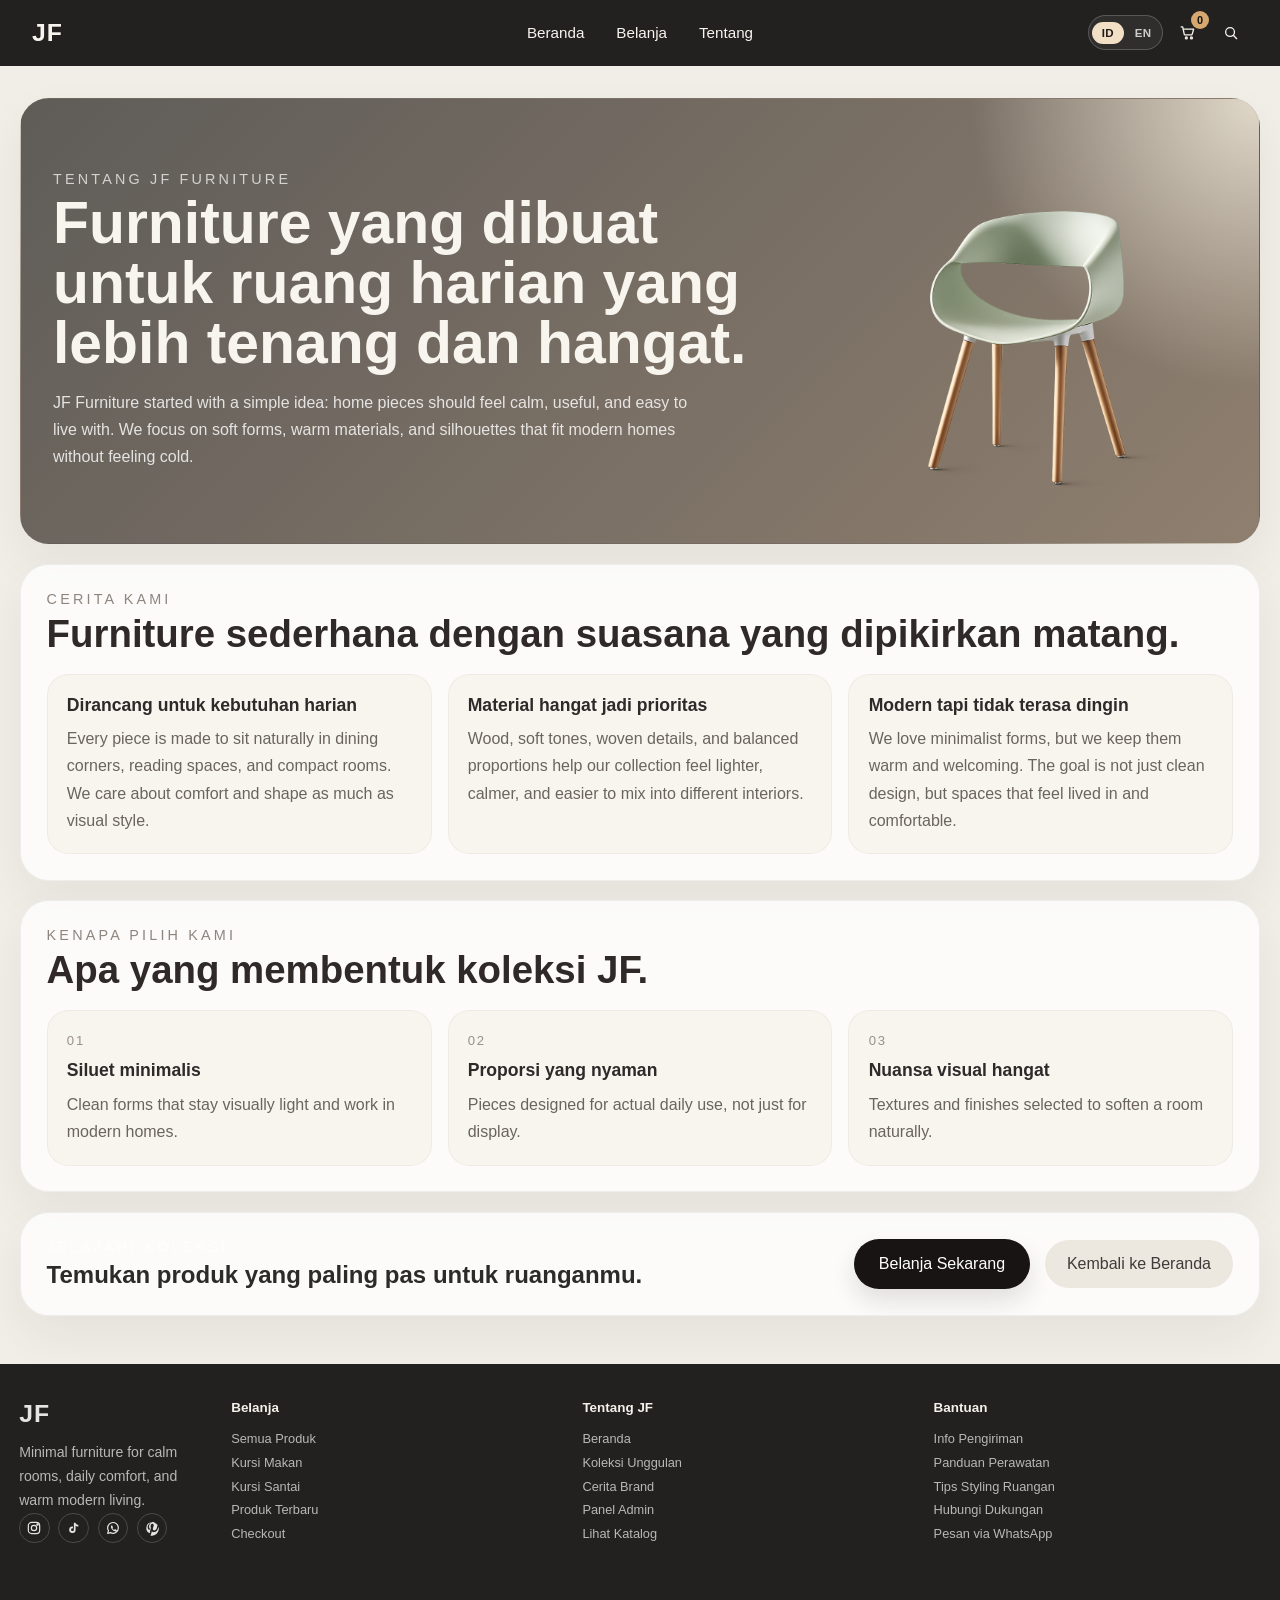
==== commit 49d9eea5: "Initial furniture website" ====
--- a/about.html
+++ b/about.html
@@ -1,5 +1,5 @@
 <!DOCTYPE html>
-<html lang="en">
+<html lang="id">
 <head>
   <meta charset="UTF-8">
   <meta name="viewport" content="width=device-width, initial-scale=1.0">
@@ -184,6 +184,7 @@
 
   <button class="back-to-top" type="button" data-back-to-top aria-label="Back to top">&#8593;</button>
   <script src="catalog.js"></script>
+  <script src="lang.js"></script>
   <script src="cart.js"></script>
 </body>
 </html>
--- a/styles.css
+++ b/styles.css
@@ -102,6 +102,34 @@
   justify-self: end;
   display: flex;
   gap: 0.45rem;
+}
+
+.lang-switch {
+  display: inline-flex;
+  align-items: center;
+  gap: 0.2rem;
+  padding: 0.2rem;
+  border-radius: 999px;
+  border: 1px solid rgba(255, 255, 255, 0.2);
+  background: rgba(255, 255, 255, 0.06);
+}
+
+.lang-button {
+  border: 0;
+  min-width: 2rem;
+  padding: 0.3rem 0.45rem;
+  border-radius: 999px;
+  background: transparent;
+  color: rgba(255, 255, 255, 0.76);
+  font-size: 0.72rem;
+  font-weight: 700;
+  letter-spacing: 0.03em;
+  cursor: pointer;
+}
+
+.lang-button.is-active {
+  background: #f1dfc6;
+  color: #1f1b18;
 }
 
 .icon-button {
@@ -1666,6 +1694,19 @@
   margin-top: 0.4rem;
 }
 
+.recommendation-reason {
+  display: inline-flex;
+  align-items: center;
+  margin-top: 0.5rem;
+  margin-bottom: 0.55rem;
+  padding: 0.34rem 0.64rem;
+  border-radius: 999px;
+  background: #ede6dd;
+  color: #5a534d;
+  font-size: 0.76rem;
+  letter-spacing: 0.03em;
+}
+
 .detail-cart-button {
   flex: 1;
   display: inline-flex;
@@ -2460,6 +2501,7 @@
     grid-template-columns: auto auto 1fr auto;
     justify-items: stretch;
     gap: 0.8rem;
+    padding: 0.72rem 0.8rem;
   }
 
   .menu-toggle {
@@ -2482,10 +2524,38 @@
 
   .brand {
     justify-self: start;
+    font-size: 1.35rem;
   }
 
   .header-actions {
     justify-self: end;
+    display: flex;
+    align-items: center;
+    gap: 0.28rem;
+    flex-wrap: nowrap;
+  }
+
+  .lang-switch {
+    margin-right: 0.1rem;
+    padding: 0.15rem;
+    gap: 0.15rem;
+  }
+
+  .lang-button {
+    min-width: 1.72rem;
+    padding: 0.24rem 0.34rem;
+    font-size: 0.62rem;
+  }
+
+  .icon-button {
+    width: 2rem;
+    height: 2rem;
+  }
+
+  .cart-count {
+    min-width: 1rem;
+    height: 1rem;
+    font-size: 0.62rem;
   }
 
   .hero {
@@ -2645,6 +2715,18 @@
     display: grid;
   }
 
+  .shopping-card-actions {
+    flex-direction: column;
+    align-items: stretch;
+    gap: 0.65rem;
+  }
+
+  .shopping-detail-link,
+  .shopping-add-button {
+    width: 100%;
+    text-align: center;
+  }
+
   .checkout-main {
     padding-inline: 1rem;
   }
@@ -2653,4 +2735,9 @@
   .checkout-card {
     padding: 1rem;
   }
-}
+
+  .recommendation-reason {
+    margin-top: 0.45rem;
+    margin-bottom: 0.45rem;
+  }
+}
